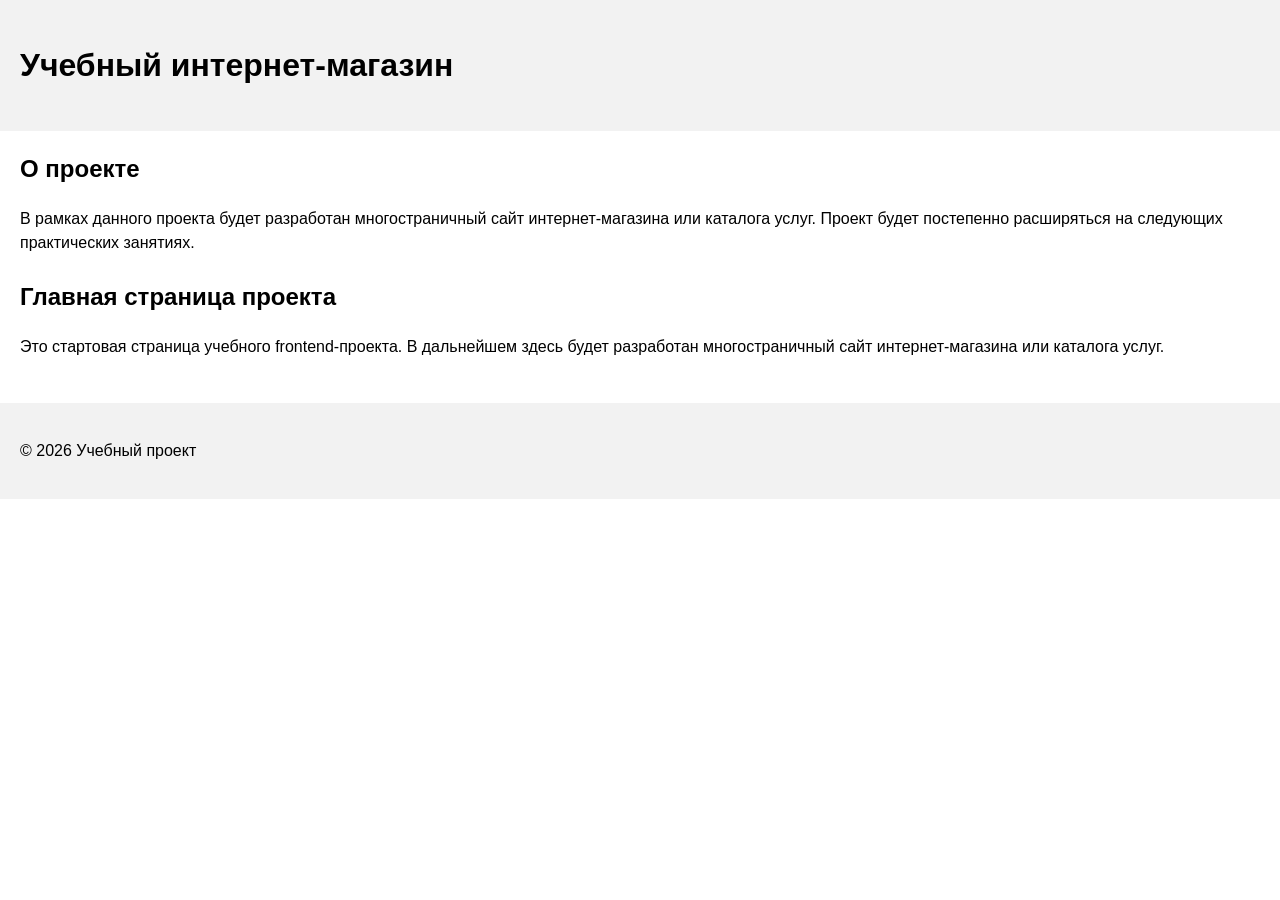
==== index.html @ dde32686 "Rework page" ====
<!DOCTYPE html>
<html lang="ru">
<head>
  <meta charset="UTF-8">
  <meta name="viewport" content="width=device-width, initial-scale=1.0">
  <title>Каталог товаров</title>
  <link rel="stylesheet" href="css/style.css">
</head>
<body>
  <header>
    <h1>Учебный интернет-магазин</h1>
  </header>

  <main>
    <section>
  <h2>О проекте</h2>
  <p>
    В рамках данного проекта будет разработан многостраничный сайт
    интернет-магазина или каталога услуг. Проект будет постепенно
    расширяться на следующих практических занятиях.
  </p>
</section>

    <section>
      <h2>Главная страница проекта</h2>
      <p>
        Это стартовая страница учебного frontend-проекта.
        В дальнейшем здесь будет разработан многостраничный сайт
        интернет-магазина или каталога услуг.
      </p>
    </section>
  </main>

  <footer>
    <p>&copy; 2026 Учебный проект</p>
  </footer>
</body>
</html>
---- css/style.css ----
body {
  margin: 0;
  font-family: Arial, sans-serif;
  line-height: 1.5;
}

header,
main,
footer {
  padding: 20px;
}

header {
  background-color: #f2f2f2;
}

footer {
  background-color: #f2f2f2;
}

section {
  margin-bottom: 24px;
}

section h2 {
  margin-top: 0;
}
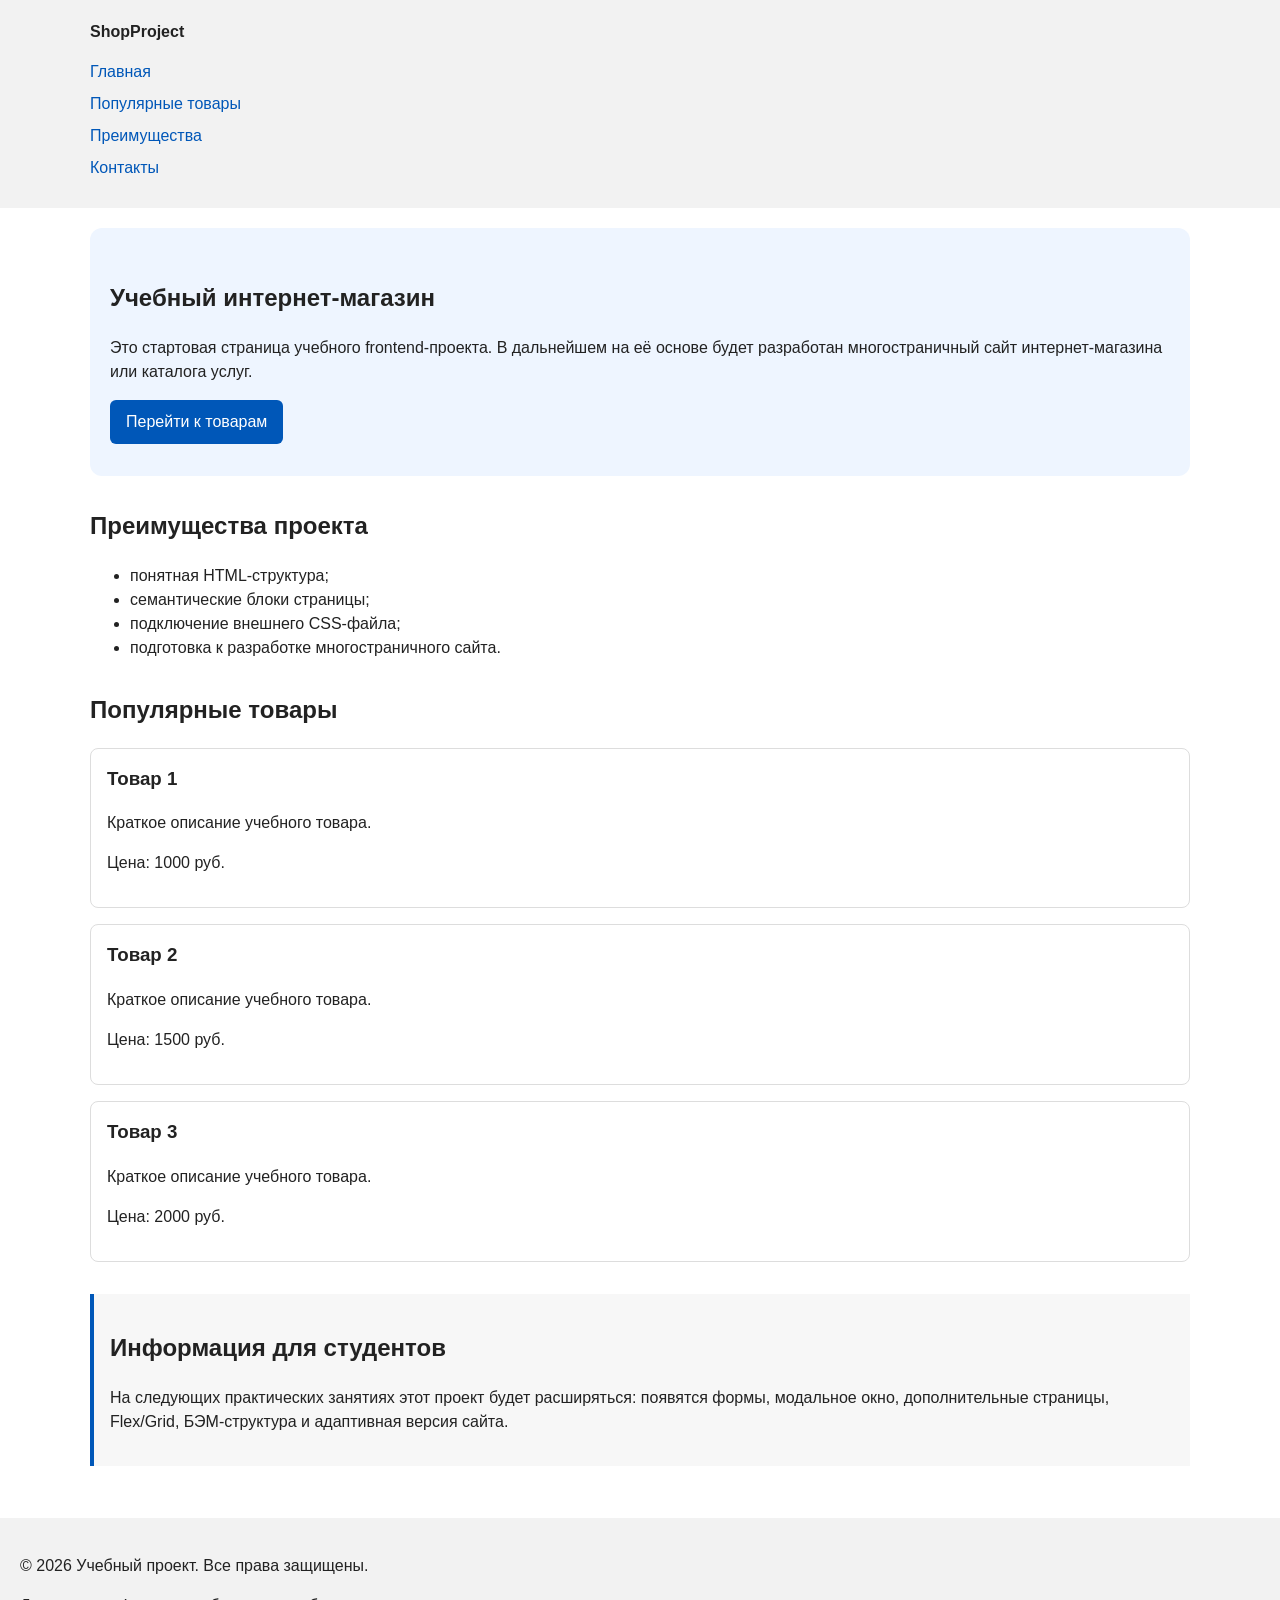
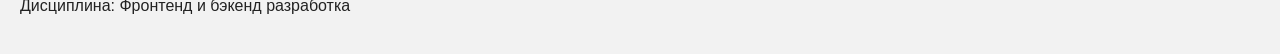
==== commit d51db0c6: "feat: add semantic HTML structure and base CSS styles" ====
--- a/index.html
+++ b/index.html
@@ -3,36 +3,86 @@
 <head>
   <meta charset="UTF-8">
   <meta name="viewport" content="width=device-width, initial-scale=1.0">
-  <title>Каталог товаров</title>
+  <title>Учебный интернет-магазин</title>
   <link rel="stylesheet" href="css/style.css">
 </head>
 <body>
-  <header>
-    <h1>Учебный интернет-магазин</h1>
-  </header>
+<header>
+  <div class="site-header">
+    <a class="site-logo" href="index.html">ShopProject</a>
 
-  <main>
-    <section>
-  <h2>О проекте</h2>
+    <nav class="site-nav" aria-label="Основная навигация">
+      <ul class="site-nav__list">
+        <li><a href="index.html">Главная</a></li>
+        <li><a href="#popular">Популярные товары</a></li>
+        <li><a href="#advantages">Преимущества</a></li>
+        <li><a href="#contacts">Контакты</a></li>
+      </ul>
+    </nav>
+  </div>
+</header>
+
+<main>
+  <!-- Основное содержимое страницы -->
+   <section class="hero">
+  <h1>Учебный интернет-магазин</h1>
   <p>
-    В рамках данного проекта будет разработан многостраничный сайт
-    интернет-магазина или каталога услуг. Проект будет постепенно
-    расширяться на следующих практических занятиях.
+    Это стартовая страница учебного frontend-проекта.
+    В дальнейшем на её основе будет разработан многостраничный сайт
+    интернет-магазина или каталога услуг.
   </p>
+  <a class="button" href="#popular">Перейти к товарам</a>
 </section>
 
-    <section>
-      <h2>Главная страница проекта</h2>
-      <p>
-        Это стартовая страница учебного frontend-проекта.
-        В дальнейшем здесь будет разработан многостраничный сайт
-        интернет-магазина или каталога услуг.
-      </p>
-    </section>
-  </main>
+<section class="section" id="advantages">
+  <h2>Преимущества проекта</h2>
 
-  <footer>
-    <p>&copy; 2026 Учебный проект</p>
-  </footer>
+  <ul class="advantages-list">
+    <li>понятная HTML-структура;</li>
+    <li>семантические блоки страницы;</li>
+    <li>подключение внешнего CSS-файла;</li>
+    <li>подготовка к разработке многостраничного сайта.</li>
+  </ul>
+</section>
+
+<section class="section" id="popular">
+  <h2>Популярные товары</h2>
+  
+
+  <article class="product-card">
+    <h3>Товар 1</h3>
+    <p>Краткое описание учебного товара.</p>
+    <p>Цена: 1000 руб.</p>
+  </article>
+
+  <article class="product-card">
+    <h3>Товар 2</h3>
+    <p>Краткое описание учебного товара.</p>
+    <p>Цена: 1500 руб.</p>
+  </article>
+
+  <article class="product-card">
+    <h3>Товар 3</h3>
+    <p>Краткое описание учебного товара.</p>
+    <p>Цена: 2000 руб.</p>
+  </article>
+</section>
+
+<aside class="aside-info">
+  <h2>Информация для студентов</h2>
+  <p>
+    На следующих практических занятиях этот проект будет расширяться:
+    появятся формы, модальное окно, дополнительные страницы, Flex/Grid,
+    БЭМ-структура и адаптивная версия сайта.
+  </p>
+</aside>
+
+</main>
+
+<footer id="contacts">
+  <p>&copy; 2026 Учебный проект. Все права защищены.</p>
+  <p>Дисциплина: Фронтенд и бэкенд разработка</p>
+</footer>
+
 </body>
 </html>
--- a/css/style.css
+++ b/css/style.css
@@ -24,4 +24,179 @@
 
 section h2 {
   margin-top: 0;
+}
+
+/* 
+  Универсальное правило для всех элементов.
+  border-box делает расчёт размеров более понятным:
+  width включает content, padding и border.
+*/
+* {
+  box-sizing: border-box;
+}
+
+/*
+  Убираем стандартный внешний отступ браузера у body.
+  Без этого вокруг страницы может появиться белая рамка.
+*/
+body {
+  margin: 0;
+  font-family: Arial, sans-serif;
+  line-height: 1.5;
+  color: #222222;
+  background-color: #ffffff;
+}
+
+
+
+/*
+  Задаём внутренние отступы для основных областей страницы.
+  Это делает содержимое визуально отделённым от краёв окна браузера.
+*/
+header,
+main,
+footer {
+  padding: 20px;
+}
+
+/*
+  Оформляем шапку страницы.
+  Пока используется простой светло-серый фон.
+*/
+header {
+  background-color: #f2f2f2;
+}
+
+/*
+  Оформляем подвал страницы тем же фоном,
+  чтобы визуально отделить его от основного содержимого.
+*/
+footer {
+  background-color: #f2f2f2;
+}
+
+/*
+  Ограничиваем ширину содержимого шапки,
+  чтобы оно не растягивалось слишком сильно на широких экранах.
+*/
+.site-header {
+  max-width: 1100px;
+  margin: 0 auto;
+}
+
+/*
+  Оформляем текстовый логотип.
+*/
+.site-logo {
+  font-weight: bold;
+  text-decoration: none;
+  color: #222222;
+}
+
+/*
+  Убираем стандартные отступы и маркеры списка навигации.
+*/
+.site-nav__list {
+  padding: 0;
+  margin: 16px 0 0;
+  list-style: none;
+}
+
+/*
+  Добавляем расстояние между пунктами меню.
+*/
+.site-nav__list li {
+  margin-bottom: 8px;
+}
+
+/*
+  Оформляем ссылки меню.
+*/
+.site-nav__list a {
+  color: #0057b8;
+  text-decoration: none;
+}
+
+/*
+  При наведении мыши подчёркиваем ссылку.
+  Подробно состояния интерфейса будут рассмотрены в практической работе 1.7.
+*/
+.site-nav__list a:hover {
+  text-decoration: underline;
+}
+
+/*
+  Hero-блок — первый крупный блок страницы.
+  Он визуально отделяется от остальных разделов фоном и отступами.
+*/
+.hero {
+  max-width: 1100px;
+  margin: 0 auto 32px;
+  padding: 32px 20px;
+  background-color: #eef5ff;
+  border-radius: 12px;
+}
+
+/*
+  Общий класс для разделов страницы.
+*/
+.section {
+  max-width: 1100px;
+  margin: 0 auto 32px;
+}
+
+/*
+  Убираем лишний верхний отступ у заголовков разделов.
+*/
+.section h2 {
+  margin-top: 0;
+}
+
+/*
+  Карточка товара — самостоятельный блок.
+  На следующих занятиях карточки будут доработаны и выстроены в сетку.
+*/
+.product-card {
+  margin-bottom: 16px;
+  padding: 16px;
+  border: 1px solid #dddddd;
+  border-radius: 8px;
+  background-color: #ffffff;
+}
+
+/*
+  Убираем лишний верхний отступ у заголовка карточки.
+*/
+.product-card h3 {
+  margin-top: 0;
+}
+
+/*
+  Пока это обычная ссылка, но визуально она оформляется как кнопка.
+*/
+.button {
+  display: inline-block;
+  padding: 10px 16px;
+  color: #ffffff;
+  background-color: #0057b8;
+  text-decoration: none;
+  border-radius: 6px;
+}
+
+/*
+  Простое состояние наведения для кнопки.
+*/
+.button:hover {
+  background-color: #003f86;
+}
+
+/*
+  Дополнительный информационный блок.
+*/
+.aside-info {
+  max-width: 1100px;
+  margin: 0 auto 32px;
+  padding: 16px;
+  border-left: 4px solid #0057b8;
+  background-color: #f7f7f7;
 }
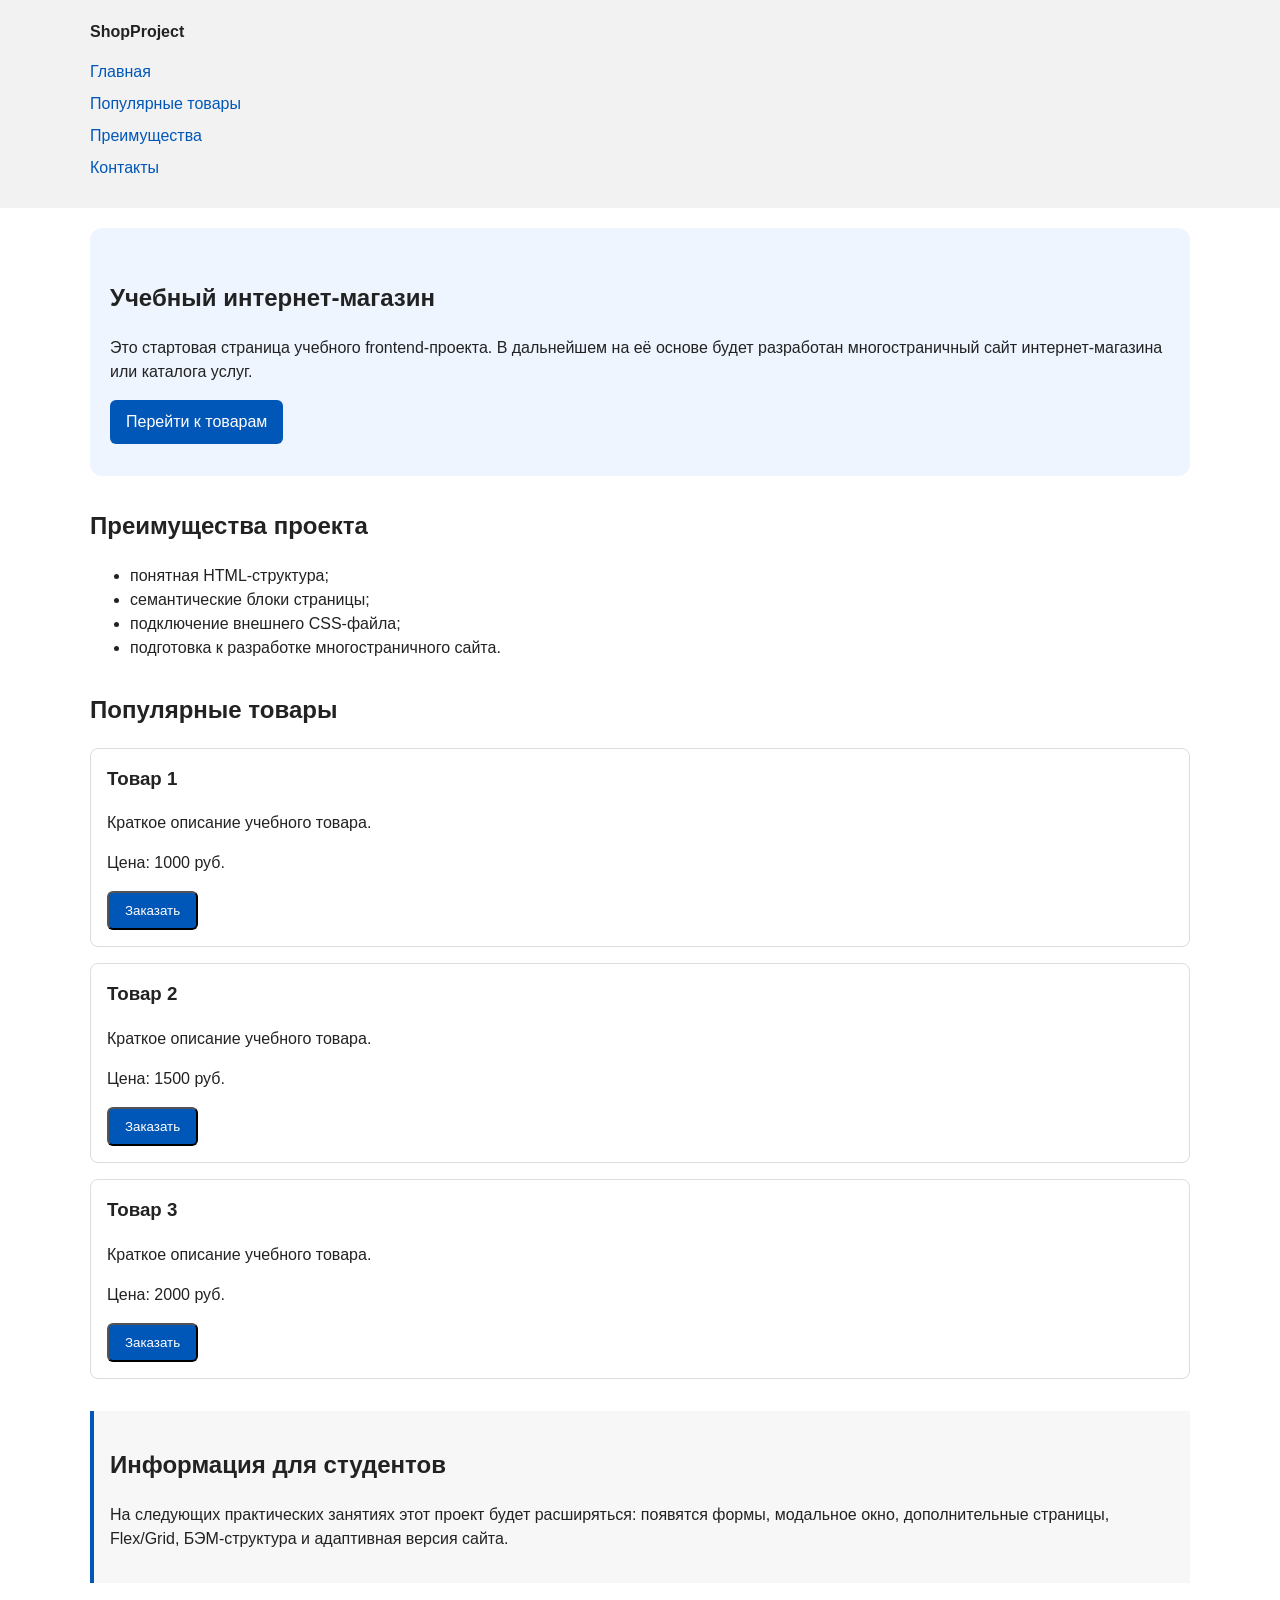
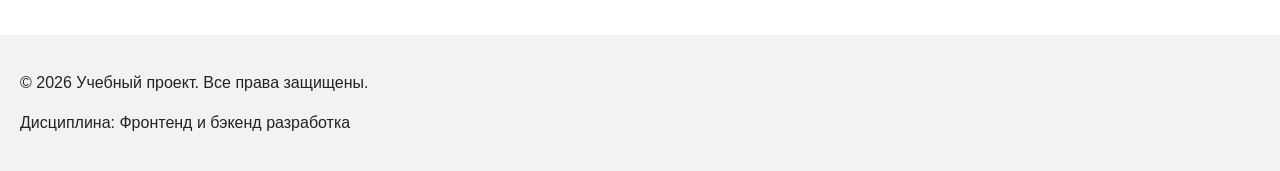
==== commit 56a52854: "feat: add order form modal and validation" ====
--- a/index.html
+++ b/index.html
@@ -5,6 +5,7 @@
   <meta name="viewport" content="width=device-width, initial-scale=1.0">
   <title>Учебный интернет-магазин</title>
   <link rel="stylesheet" href="css/style.css">
+  <script src="js/main.js" defer></script>
 </head>
 <body>
 <header>
@@ -53,18 +54,27 @@
     <h3>Товар 1</h3>
     <p>Краткое описание учебного товара.</p>
     <p>Цена: 1000 руб.</p>
+    <button class="button product-card__button" type="button" data-product="Товар 1">
+  Заказать
+</button>
   </article>
 
   <article class="product-card">
     <h3>Товар 2</h3>
     <p>Краткое описание учебного товара.</p>
     <p>Цена: 1500 руб.</p>
+    <button class="button product-card__button" type="button" data-product="Товар 1">
+  Заказать
+</button>
   </article>
 
   <article class="product-card">
     <h3>Товар 3</h3>
     <p>Краткое описание учебного товара.</p>
     <p>Цена: 2000 руб.</p>
+    <button class="button product-card__button" type="button" data-product="Товар 1">
+  Заказать
+</button>
   </article>
 </section>
 
@@ -84,5 +94,102 @@
   <p>Дисциплина: Фронтенд и бэкенд разработка</p>
 </footer>
 
+<dialog class="order-dialog" id="order-dialog" aria-labelledby="order-dialog-title">
+  <h2 id="order-dialog-title">Оформление заявки</h2>
+
+  <form class="order-form" id="order-form" action="#" method="post" novalidate>
+    <input id="selected-product" name="selected-product" type="hidden">
+
+    <div class="form-field">
+      <label for="order-name">Имя</label>
+      <input
+        id="order-name"
+        name="name"
+        type="text"
+        placeholder="Введите ваше имя"
+        minlength="2"
+        autocomplete="given-name"
+        required
+      >
+    </div>
+
+    <div class="form-field">
+      <label for="order-email">E-mail</label>
+      <input
+        id="order-email"
+        name="email"
+        type="email"
+        placeholder="example@mail.ru"
+        autocomplete="email"
+        required
+      >
+    </div>
+
+    <div class="form-field">
+      <label for="order-phone">Телефон</label>
+      <input
+        id="order-phone"
+        name="phone"
+        type="tel"
+        inputmode="tel"
+        placeholder="+7 (900) 000-00-00"
+        pattern="^\+7 \(\d{3}\) \d{3}-\d{2}-\d{2}$"
+        required
+      >
+      <small>Формат: +7 (900) 000-00-00</small>
+    </div>
+
+    <div class="form-field">
+      <label for="order-date">Дата связи</label>
+      <input
+        id="order-date"
+        name="date"
+        type="date"
+      >
+    </div>
+
+    <div class="form-field">
+      <label for="order-topic">Тема заявки</label>
+      <select id="order-topic" name="topic" required>
+        <option value="">Выберите тему</option>
+        <option value="product">Заказ товара</option>
+        <option value="consultation">Консультация</option>
+        <option value="delivery">Доставка</option>
+      </select>
+    </div>
+
+    <div class="form-field">
+      <label for="order-comment">Комментарий</label>
+      <textarea
+        id="order-comment"
+        name="comment"
+        rows="4"
+        placeholder="Укажите дополнительную информацию"
+      ></textarea>
+    </div>
+
+    <div class="form-field form-field--checkbox">
+      <label>
+        <input
+          id="order-agreement"
+          name="agreement"
+          type="checkbox"
+          required
+        >
+        Я согласен на обработку данных
+      </label>
+    </div>
+
+    <div class="form-actions">
+      <button type="button" id="close-order-dialog">Закрыть</button>
+      <button type="submit">Отправить заявку</button>
+    </div>
+  </form>
+</dialog>
+
+<p class="success-message" id="success-message" hidden>
+  Форма успешно отправлена!
+</p>
+
 </body>
 </html>
--- a/css/style.css
+++ b/css/style.css
@@ -199,4 +199,106 @@
   padding: 16px;
   border-left: 4px solid #0057b8;
   background-color: #f7f7f7;
+}
+
+/*
+  Модальное окно.
+  Элемент dialog сам умеет открываться поверх страницы.
+*/
+.order-dialog {
+  width: min(100% - 32px, 560px);
+  padding: 24px;
+  border: none;
+  border-radius: 12px;
+}
+
+/*
+  Затемнение фона за модальным окном.
+*/
+.order-dialog::backdrop {
+  background-color: rgba(0, 0, 0, 0.5);
+}
+
+/*
+  Поле формы.
+  Каждый блок получает нижний отступ.
+*/
+.form-field {
+  margin-bottom: 16px;
+}
+
+/*
+  Подпись поля.
+*/
+.form-field label {
+  display: block;
+  margin-bottom: 6px;
+}
+
+/*
+  Основные поля формы.
+*/
+.form-field input,
+.form-field select,
+.form-field textarea {
+  width: 100%;
+  padding: 10px 12px;
+  border: 1px solid #cccccc;
+  border-radius: 6px;
+  font: inherit;
+}
+
+/*
+  Checkbox не должен занимать всю ширину.
+*/
+.form-field input[type="checkbox"] {
+  width: auto;
+}
+
+/*
+  Подсказка под полем телефона.
+*/
+.form-field small {
+  display: block;
+  margin-top: 4px;
+  color: #666666;
+}
+
+/*
+  Видимый фокус для клавиатурной навигации.
+*/
+.form-field input:focus-visible,
+.form-field select:focus-visible,
+.form-field textarea:focus-visible,
+.form-actions button:focus-visible {
+  outline: 2px solid #0057b8;
+  outline-offset: 2px;
+}
+
+/*
+  Подсветка ошибочных полей.
+  Атрибут aria-invalid будет добавляться через JavaScript.
+*/
+[aria-invalid="true"] {
+  border-color: #b00020;
+}
+
+/*
+  Кнопки формы.
+*/
+.form-actions {
+  display: flex;
+  gap: 12px;
+  margin-top: 20px;
+}
+
+/*
+  Сообщение об успешной отправке.
+*/
+.success-message {
+  max-width: 1100px;
+  margin: 24px auto;
+  padding: 16px;
+  border-left: 4px solid #168a2f;
+  background-color: #eefaf0;
 }
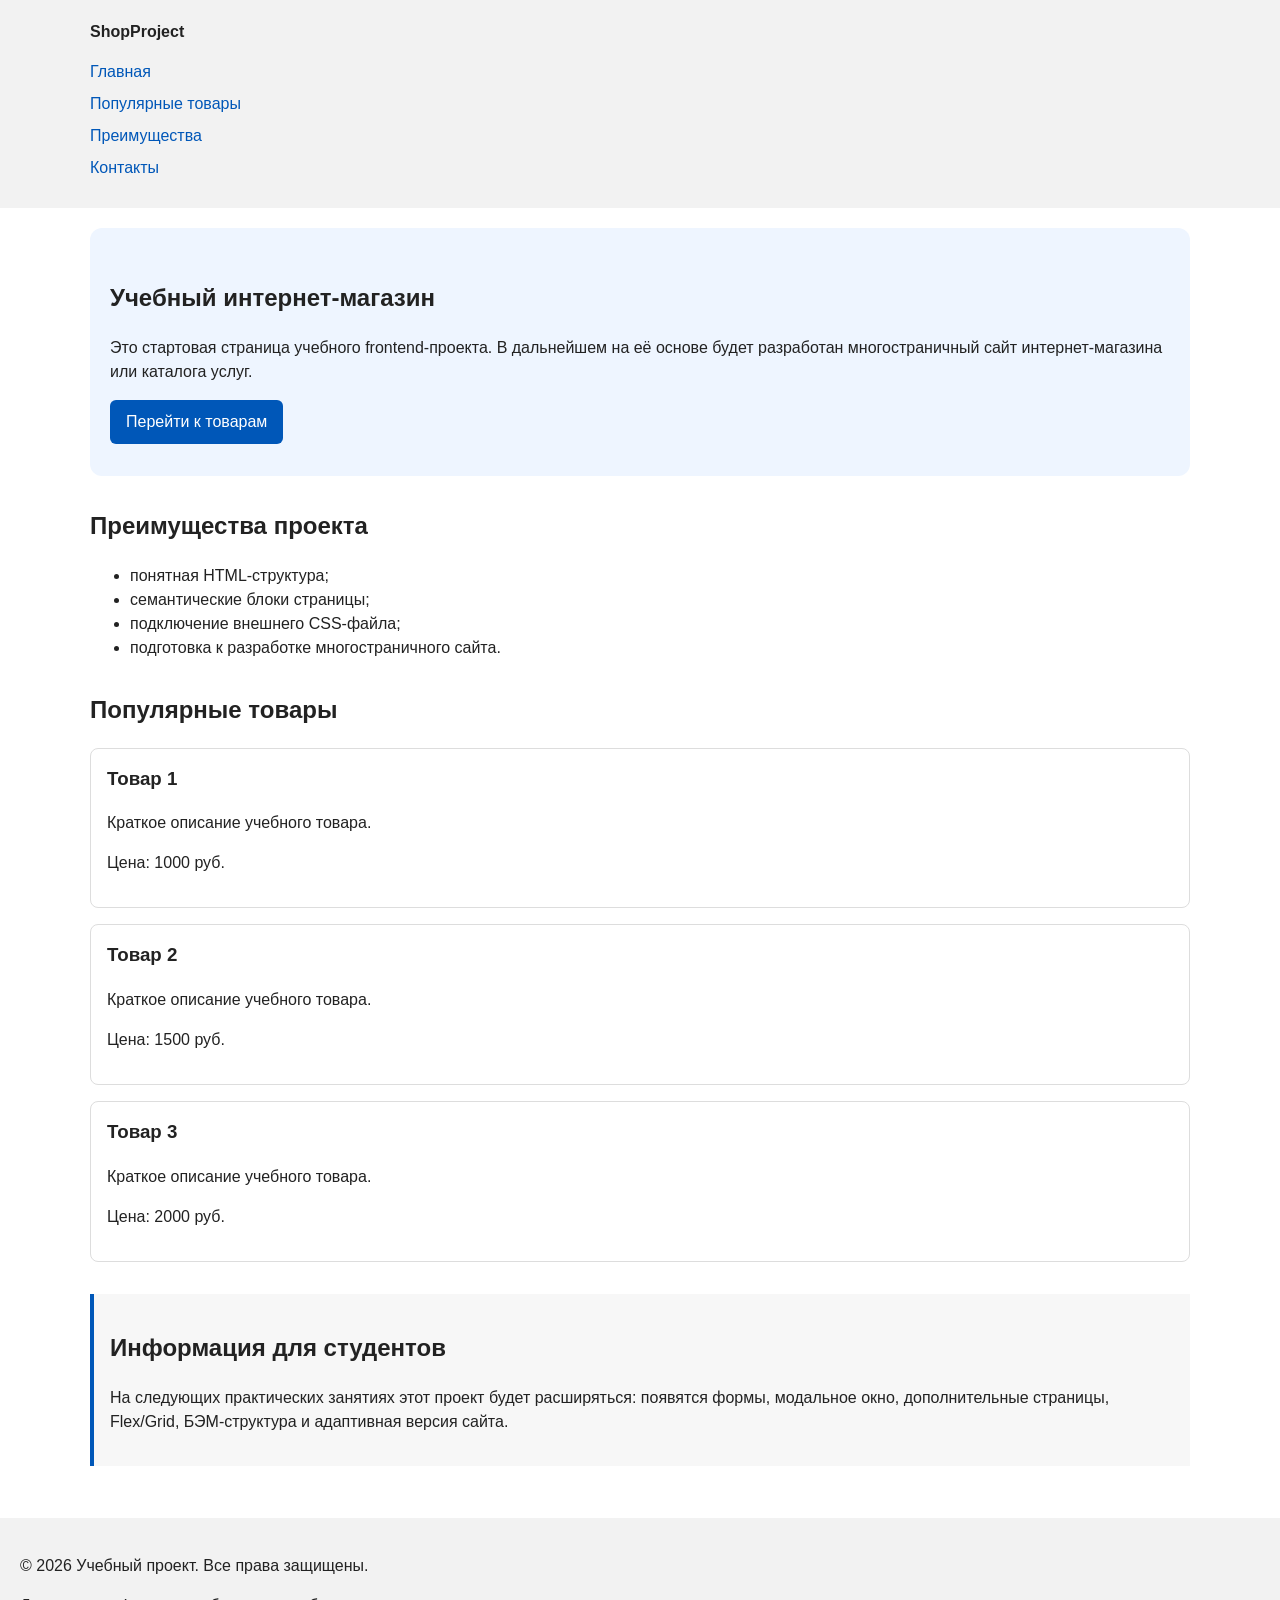
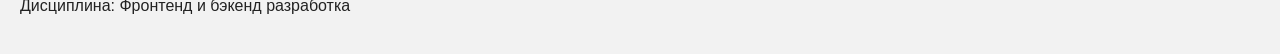
==== commit 3dc3c959: "Revert "feat: add order form modal and validation"" ====
--- a/index.html
+++ b/index.html
@@ -5,7 +5,6 @@
   <meta name="viewport" content="width=device-width, initial-scale=1.0">
   <title>Учебный интернет-магазин</title>
   <link rel="stylesheet" href="css/style.css">
-  <script src="js/main.js" defer></script>
 </head>
 <body>
 <header>
@@ -54,27 +53,18 @@
     <h3>Товар 1</h3>
     <p>Краткое описание учебного товара.</p>
     <p>Цена: 1000 руб.</p>
-    <button class="button product-card__button" type="button" data-product="Товар 1">
-  Заказать
-</button>
   </article>
 
   <article class="product-card">
     <h3>Товар 2</h3>
     <p>Краткое описание учебного товара.</p>
     <p>Цена: 1500 руб.</p>
-    <button class="button product-card__button" type="button" data-product="Товар 1">
-  Заказать
-</button>
   </article>
 
   <article class="product-card">
     <h3>Товар 3</h3>
     <p>Краткое описание учебного товара.</p>
     <p>Цена: 2000 руб.</p>
-    <button class="button product-card__button" type="button" data-product="Товар 1">
-  Заказать
-</button>
   </article>
 </section>
 
@@ -94,102 +84,5 @@
   <p>Дисциплина: Фронтенд и бэкенд разработка</p>
 </footer>
 
-<dialog class="order-dialog" id="order-dialog" aria-labelledby="order-dialog-title">
-  <h2 id="order-dialog-title">Оформление заявки</h2>
-
-  <form class="order-form" id="order-form" action="#" method="post" novalidate>
-    <input id="selected-product" name="selected-product" type="hidden">
-
-    <div class="form-field">
-      <label for="order-name">Имя</label>
-      <input
-        id="order-name"
-        name="name"
-        type="text"
-        placeholder="Введите ваше имя"
-        minlength="2"
-        autocomplete="given-name"
-        required
-      >
-    </div>
-
-    <div class="form-field">
-      <label for="order-email">E-mail</label>
-      <input
-        id="order-email"
-        name="email"
-        type="email"
-        placeholder="example@mail.ru"
-        autocomplete="email"
-        required
-      >
-    </div>
-
-    <div class="form-field">
-      <label for="order-phone">Телефон</label>
-      <input
-        id="order-phone"
-        name="phone"
-        type="tel"
-        inputmode="tel"
-        placeholder="+7 (900) 000-00-00"
-        pattern="^\+7 \(\d{3}\) \d{3}-\d{2}-\d{2}$"
-        required
-      >
-      <small>Формат: +7 (900) 000-00-00</small>
-    </div>
-
-    <div class="form-field">
-      <label for="order-date">Дата связи</label>
-      <input
-        id="order-date"
-        name="date"
-        type="date"
-      >
-    </div>
-
-    <div class="form-field">
-      <label for="order-topic">Тема заявки</label>
-      <select id="order-topic" name="topic" required>
-        <option value="">Выберите тему</option>
-        <option value="product">Заказ товара</option>
-        <option value="consultation">Консультация</option>
-        <option value="delivery">Доставка</option>
-      </select>
-    </div>
-
-    <div class="form-field">
-      <label for="order-comment">Комментарий</label>
-      <textarea
-        id="order-comment"
-        name="comment"
-        rows="4"
-        placeholder="Укажите дополнительную информацию"
-      ></textarea>
-    </div>
-
-    <div class="form-field form-field--checkbox">
-      <label>
-        <input
-          id="order-agreement"
-          name="agreement"
-          type="checkbox"
-          required
-        >
-        Я согласен на обработку данных
-      </label>
-    </div>
-
-    <div class="form-actions">
-      <button type="button" id="close-order-dialog">Закрыть</button>
-      <button type="submit">Отправить заявку</button>
-    </div>
-  </form>
-</dialog>
-
-<p class="success-message" id="success-message" hidden>
-  Форма успешно отправлена!
-</p>
-
 </body>
 </html>
--- a/css/style.css
+++ b/css/style.css
@@ -199,106 +199,4 @@
   padding: 16px;
   border-left: 4px solid #0057b8;
   background-color: #f7f7f7;
-}
-
-/*
-  Модальное окно.
-  Элемент dialog сам умеет открываться поверх страницы.
-*/
-.order-dialog {
-  width: min(100% - 32px, 560px);
-  padding: 24px;
-  border: none;
-  border-radius: 12px;
-}
-
-/*
-  Затемнение фона за модальным окном.
-*/
-.order-dialog::backdrop {
-  background-color: rgba(0, 0, 0, 0.5);
-}
-
-/*
-  Поле формы.
-  Каждый блок получает нижний отступ.
-*/
-.form-field {
-  margin-bottom: 16px;
-}
-
-/*
-  Подпись поля.
-*/
-.form-field label {
-  display: block;
-  margin-bottom: 6px;
-}
-
-/*
-  Основные поля формы.
-*/
-.form-field input,
-.form-field select,
-.form-field textarea {
-  width: 100%;
-  padding: 10px 12px;
-  border: 1px solid #cccccc;
-  border-radius: 6px;
-  font: inherit;
-}
-
-/*
-  Checkbox не должен занимать всю ширину.
-*/
-.form-field input[type="checkbox"] {
-  width: auto;
-}
-
-/*
-  Подсказка под полем телефона.
-*/
-.form-field small {
-  display: block;
-  margin-top: 4px;
-  color: #666666;
-}
-
-/*
-  Видимый фокус для клавиатурной навигации.
-*/
-.form-field input:focus-visible,
-.form-field select:focus-visible,
-.form-field textarea:focus-visible,
-.form-actions button:focus-visible {
-  outline: 2px solid #0057b8;
-  outline-offset: 2px;
-}
-
-/*
-  Подсветка ошибочных полей.
-  Атрибут aria-invalid будет добавляться через JavaScript.
-*/
-[aria-invalid="true"] {
-  border-color: #b00020;
-}
-
-/*
-  Кнопки формы.
-*/
-.form-actions {
-  display: flex;
-  gap: 12px;
-  margin-top: 20px;
-}
-
-/*
-  Сообщение об успешной отправке.
-*/
-.success-message {
-  max-width: 1100px;
-  margin: 24px auto;
-  padding: 16px;
-  border-left: 4px solid #168a2f;
-  background-color: #eefaf0;
 }
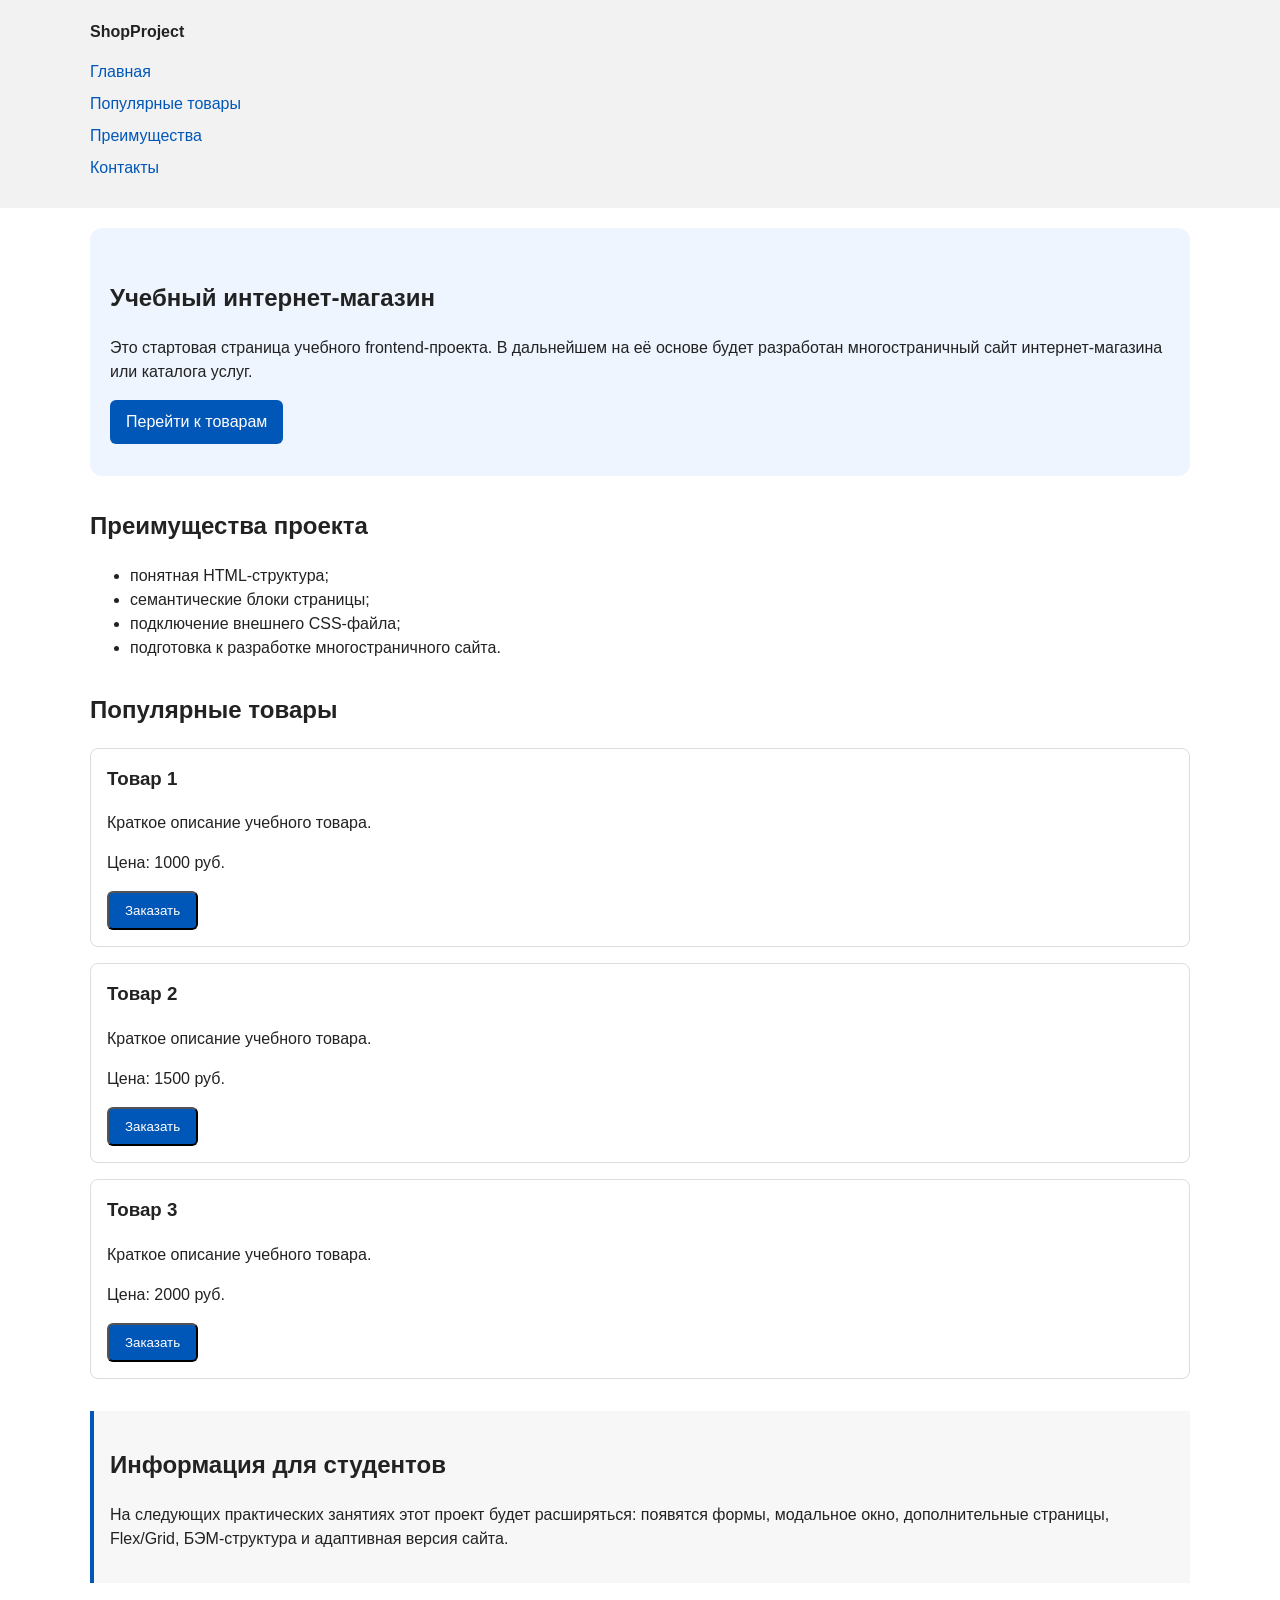
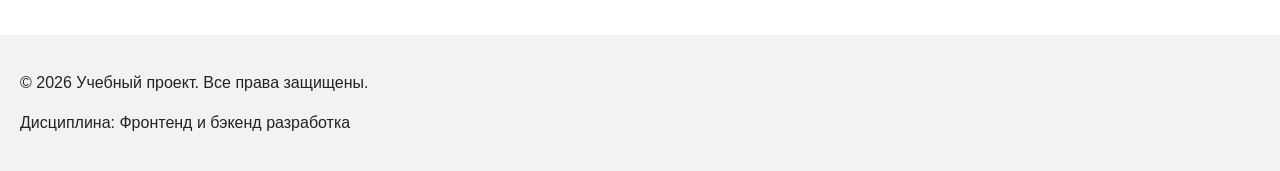
==== commit 3ca78c09: "restore: bring back order buttons and dialog trigger" ====
--- a/index.html
+++ b/index.html
@@ -5,6 +5,7 @@
   <meta name="viewport" content="width=device-width, initial-scale=1.0">
   <title>Учебный интернет-магазин</title>
   <link rel="stylesheet" href="css/style.css">
+  <script src="js/main.js" defer></script>
 </head>
 <body>
 <header>
@@ -53,18 +54,27 @@
     <h3>Товар 1</h3>
     <p>Краткое описание учебного товара.</p>
     <p>Цена: 1000 руб.</p>
+    <button class="button product-card__button" type="button" data-product="Товар 1">
+  Заказать
+</button>
   </article>
 
   <article class="product-card">
     <h3>Товар 2</h3>
     <p>Краткое описание учебного товара.</p>
     <p>Цена: 1500 руб.</p>
+    <button class="button product-card__button" type="button" data-product="Товар 2">
+  Заказать
+</button>
   </article>
 
   <article class="product-card">
     <h3>Товар 3</h3>
     <p>Краткое описание учебного товара.</p>
     <p>Цена: 2000 руб.</p>
+    <button class="button product-card__button" type="button" data-product="Товар 3">
+  Заказать
+</button>
   </article>
 </section>
 
@@ -84,5 +94,102 @@
   <p>Дисциплина: Фронтенд и бэкенд разработка</p>
 </footer>
 
+<dialog class="order-dialog" id="order-dialog" aria-labelledby="order-dialog-title">
+  <h2 id="order-dialog-title">Оформление заявки</h2>
+
+  <form class="order-form" id="order-form" action="#" method="post" novalidate>
+    <input id="selected-product" name="selected-product" type="hidden">
+
+    <div class="form-field">
+      <label for="order-name">Имя</label>
+      <input
+        id="order-name"
+        name="name"
+        type="text"
+        placeholder="Введите ваше имя"
+        minlength="2"
+        autocomplete="given-name"
+        required
+      >
+    </div>
+
+    <div class="form-field">
+      <label for="order-email">E-mail</label>
+      <input
+        id="order-email"
+        name="email"
+        type="email"
+        placeholder="example@mail.ru"
+        autocomplete="email"
+        required
+      >
+    </div>
+
+    <div class="form-field">
+      <label for="order-phone">Телефон</label>
+      <input
+        id="order-phone"
+        name="phone"
+        type="tel"
+        inputmode="tel"
+        placeholder="+7 (900) 000-00-00"
+        pattern="^\+7 \(\d{3}\) \d{3}-\d{2}-\d{2}$"
+        required
+      >
+      <small>Формат: +7 (900) 000-00-00</small>
+    </div>
+
+    <div class="form-field">
+      <label for="order-date">Дата связи</label>
+      <input
+        id="order-date"
+        name="date"
+        type="date"
+      >
+    </div>
+
+    <div class="form-field">
+      <label for="order-topic">Тема заявки</label>
+      <select id="order-topic" name="topic" required>
+        <option value="">Выберите тему</option>
+        <option value="product">Заказ товара</option>
+        <option value="consultation">Консультация</option>
+        <option value="delivery">Доставка</option>
+      </select>
+    </div>
+
+    <div class="form-field">
+      <label for="order-comment">Комментарий</label>
+      <textarea
+        id="order-comment"
+        name="comment"
+        rows="4"
+        placeholder="Укажите дополнительную информацию"
+      ></textarea>
+    </div>
+
+    <div class="form-field form-field--checkbox">
+      <label>
+        <input
+          id="order-agreement"
+          name="agreement"
+          type="checkbox"
+          required
+        >
+        Я согласен на обработку данных
+      </label>
+    </div>
+
+    <div class="form-actions">
+      <button type="button" id="close-order-dialog">Закрыть</button>
+      <button type="submit">Отправить заявку</button>
+    </div>
+  </form>
+</dialog>
+
+<p class="success-message" id="success-message" hidden>
+  Форма успешно отправлена!
+</p>
+
 </body>
 </html>
--- a/css/style.css
+++ b/css/style.css
@@ -199,4 +199,106 @@
   padding: 16px;
   border-left: 4px solid #0057b8;
   background-color: #f7f7f7;
+}
+
+/*
+  Модальное окно.
+  Элемент dialog сам умеет открываться поверх страницы.
+*/
+.order-dialog {
+  width: min(100% - 32px, 560px);
+  padding: 24px;
+  border: none;
+  border-radius: 12px;
+}
+
+/*
+  Затемнение фона за модальным окном.
+*/
+.order-dialog::backdrop {
+  background-color: rgba(0, 0, 0, 0.5);
+}
+
+/*
+  Поле формы.
+  Каждый блок получает нижний отступ.
+*/
+.form-field {
+  margin-bottom: 16px;
+}
+
+/*
+  Подпись поля.
+*/
+.form-field label {
+  display: block;
+  margin-bottom: 6px;
+}
+
+/*
+  Основные поля формы.
+*/
+.form-field input,
+.form-field select,
+.form-field textarea {
+  width: 100%;
+  padding: 10px 12px;
+  border: 1px solid #cccccc;
+  border-radius: 6px;
+  font: inherit;
+}
+
+/*
+  Checkbox не должен занимать всю ширину.
+*/
+.form-field input[type="checkbox"] {
+  width: auto;
+}
+
+/*
+  Подсказка под полем телефона.
+*/
+.form-field small {
+  display: block;
+  margin-top: 4px;
+  color: #666666;
+}
+
+/*
+  Видимый фокус для клавиатурной навигации.
+*/
+.form-field input:focus-visible,
+.form-field select:focus-visible,
+.form-field textarea:focus-visible,
+.form-actions button:focus-visible {
+  outline: 2px solid #0057b8;
+  outline-offset: 2px;
+}
+
+/*
+  Подсветка ошибочных полей.
+  Атрибут aria-invalid будет добавляться через JavaScript.
+*/
+[aria-invalid="true"] {
+  border-color: #b00020;
+}
+
+/*
+  Кнопки формы.
+*/
+.form-actions {
+  display: flex;
+  gap: 12px;
+  margin-top: 20px;
+}
+
+/*
+  Сообщение об успешной отправке.
+*/
+.success-message {
+  max-width: 1100px;
+  margin: 24px auto;
+  padding: 16px;
+  border-left: 4px solid #168a2f;
+  background-color: #eefaf0;
 }
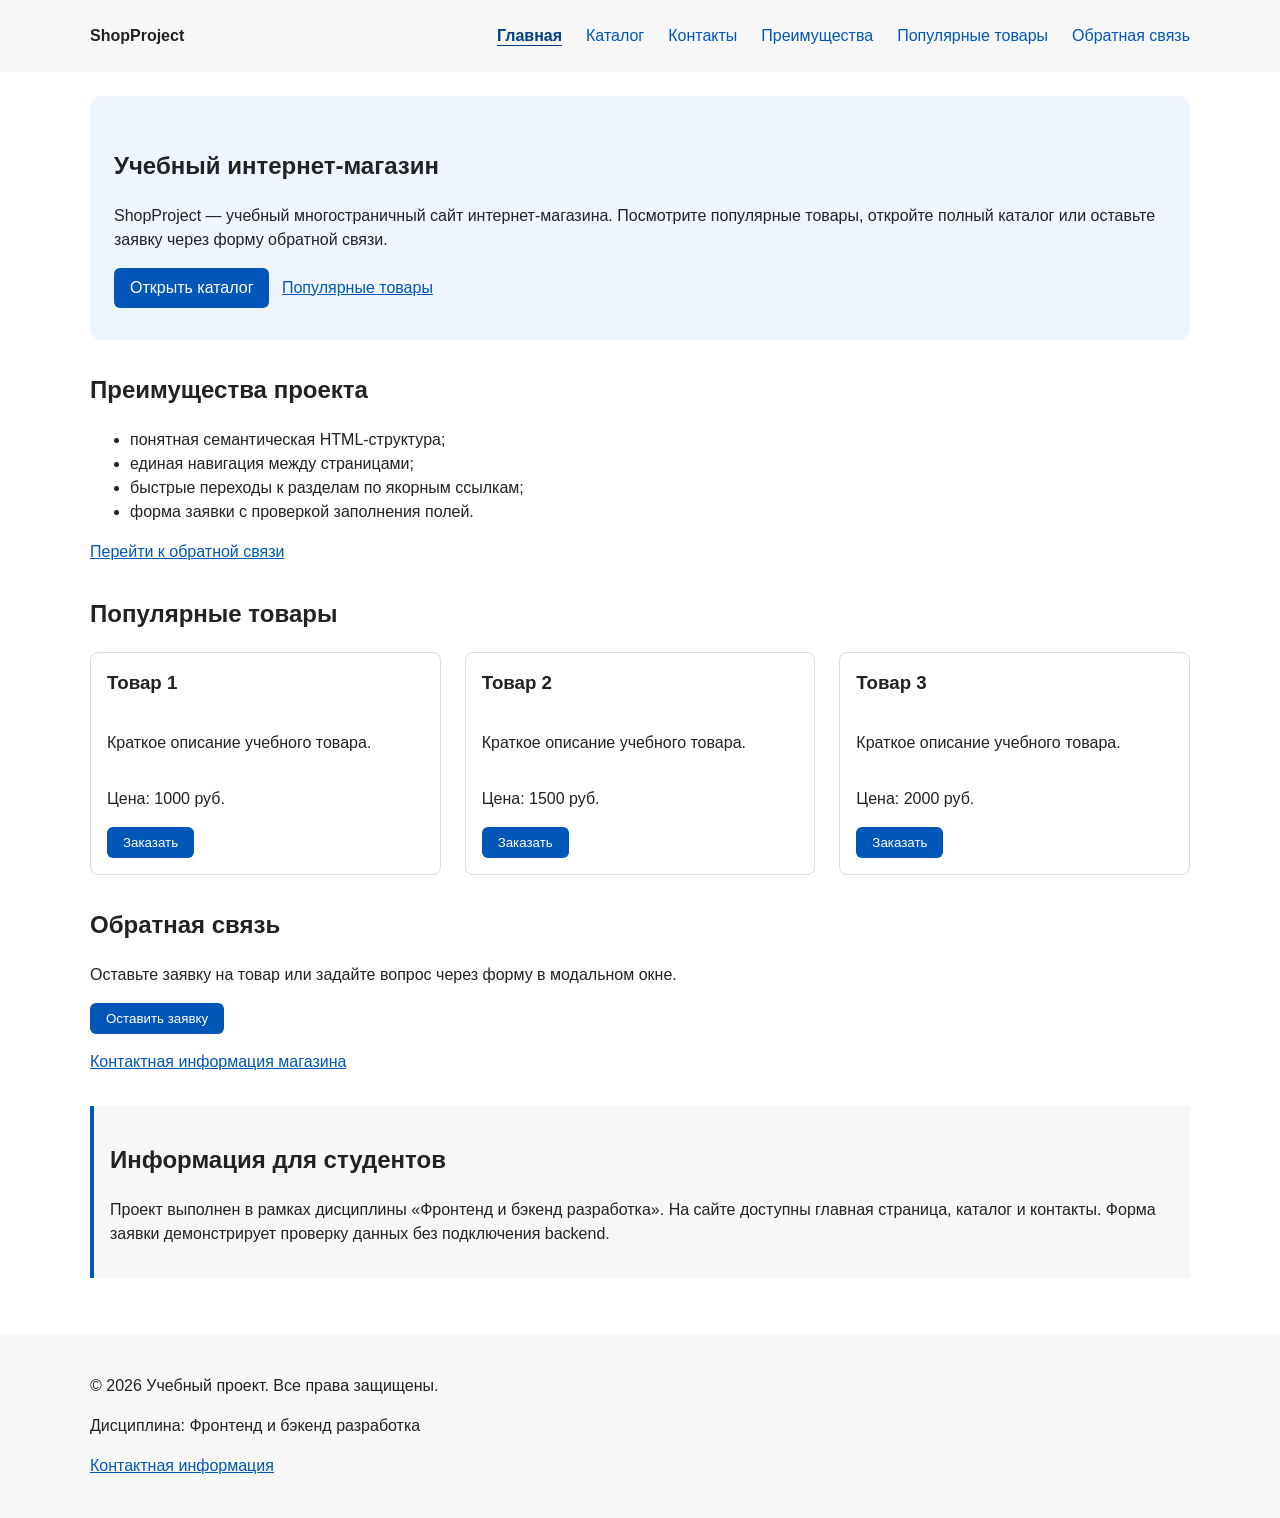
==== commit 09edde9f: "feat: add multi-page structure navigation and anchors" ====
--- a/index.html
+++ b/index.html
@@ -3,99 +3,120 @@
 <head>
   <meta charset="UTF-8">
   <meta name="viewport" content="width=device-width, initial-scale=1.0">
-  <title>Учебный интернет-магазин</title>
+  <meta name="description" content="Учебный интернет-магазин ShopProject: популярные товары, преимущества проекта и форма обратной связи.">
+  <title>Главная — Учебный интернет-магазин</title>
+  <meta property="og:type" content="website">
+  <meta property="og:locale" content="ru_RU">
+  <meta property="og:site_name" content="ShopProject">
+  <meta property="og:title" content="Главная — Учебный интернет-магазин">
+  <meta property="og:description" content="Учебный интернет-магазин ShopProject: популярные товары, преимущества проекта и форма обратной связи.">
+  <meta property="og:url" content="https://destroffik-code.github.io/kr1-html-css-shop/">
+  <meta property="og:image" content="https://destroffik-code.github.io/kr1-html-css-shop/images/preview.jpg">
+  <meta property="og:image:width" content="1200">
+  <meta property="og:image:height" content="630">
+  <meta property="og:image:alt" content="ShopProject — учебный интернет-магазин">
   <link rel="stylesheet" href="css/style.css">
   <script src="js/main.js" defer></script>
 </head>
 <body>
-<header>
-  <div class="site-header">
-    <a class="site-logo" href="index.html">ShopProject</a>
-
-    <nav class="site-nav" aria-label="Основная навигация">
-      <ul class="site-nav__list">
-        <li><a href="index.html">Главная</a></li>
-        <li><a href="#popular">Популярные товары</a></li>
-        <li><a href="#advantages">Преимущества</a></li>
-        <li><a href="#contacts">Контакты</a></li>
+  <header>
+    <div class="site-header">
+      <a class="site-logo" href="index.html">ShopProject</a>
+      <nav class="site-nav" aria-label="Основная навигация">
+        <ul class="site-nav__list">
+          <li><a href="index.html" aria-current="page">Главная</a></li>
+          <li><a href="catalog.html">Каталог</a></li>
+          <li><a href="contacts.html">Контакты</a></li>
+          <li><a href="index.html#advantages">Преимущества</a></li>
+          <li><a href="index.html#popular">Популярные товары</a></li>
+          <li><a href="index.html#contacts">Обратная связь</a></li>
+        </ul>
+      </nav>
+    </div>
+  </header>
+  <main>
+    <section class="hero">
+      <h1>Учебный интернет-магазин</h1>
+      <p>
+        ShopProject — учебный многостраничный сайт интернет-магазина.
+        Посмотрите популярные товары, откройте полный каталог
+        или оставьте заявку через форму обратной связи.
+      </p>
+      <a class="button" href="catalog.html">Открыть каталог</a>
+      <a class="hero-link" href="#popular">Популярные товары</a>
+    </section>
+
+    <section class="section" id="advantages">
+      <h2>Преимущества проекта</h2>
+      <ul class="advantages-list">
+        <li>понятная семантическая HTML-структура;</li>
+        <li>единая навигация между страницами;</li>
+        <li>быстрые переходы к разделам по якорным ссылкам;</li>
+        <li>форма заявки с проверкой заполнения полей.</li>
       </ul>
-    </nav>
-  </div>
-</header>
-
-<main>
-  <!-- Основное содержимое страницы -->
-   <section class="hero">
-  <h1>Учебный интернет-магазин</h1>
-  <p>
-    Это стартовая страница учебного frontend-проекта.
-    В дальнейшем на её основе будет разработан многостраничный сайт
-    интернет-магазина или каталога услуг.
-  </p>
-  <a class="button" href="#popular">Перейти к товарам</a>
-</section>
-
-<section class="section" id="advantages">
-  <h2>Преимущества проекта</h2>
-
-  <ul class="advantages-list">
-    <li>понятная HTML-структура;</li>
-    <li>семантические блоки страницы;</li>
-    <li>подключение внешнего CSS-файла;</li>
-    <li>подготовка к разработке многостраничного сайта.</li>
-  </ul>
-</section>
-
-<section class="section" id="popular">
-  <h2>Популярные товары</h2>
-  
-
-  <article class="product-card">
-    <h3>Товар 1</h3>
-    <p>Краткое описание учебного товара.</p>
-    <p>Цена: 1000 руб.</p>
-    <button class="button product-card__button" type="button" data-product="Товар 1">
-  Заказать
-</button>
-  </article>
-
-  <article class="product-card">
-    <h3>Товар 2</h3>
-    <p>Краткое описание учебного товара.</p>
-    <p>Цена: 1500 руб.</p>
-    <button class="button product-card__button" type="button" data-product="Товар 2">
-  Заказать
-</button>
-  </article>
-
-  <article class="product-card">
-    <h3>Товар 3</h3>
-    <p>Краткое описание учебного товара.</p>
-    <p>Цена: 2000 руб.</p>
-    <button class="button product-card__button" type="button" data-product="Товар 3">
-  Заказать
-</button>
-  </article>
-</section>
-
-<aside class="aside-info">
-  <h2>Информация для студентов</h2>
-  <p>
-    На следующих практических занятиях этот проект будет расширяться:
-    появятся формы, модальное окно, дополнительные страницы, Flex/Grid,
-    БЭМ-структура и адаптивная версия сайта.
-  </p>
-</aside>
-
-</main>
-
-<footer id="contacts">
-  <p>&copy; 2026 Учебный проект. Все права защищены.</p>
-  <p>Дисциплина: Фронтенд и бэкенд разработка</p>
-</footer>
-
+      <a href="#contacts">Перейти к обратной связи</a>
+    </section>
+
+    <section class="section" id="popular">
+      <h2>Популярные товары</h2>
+      <div class="products-grid">
+        <article class="product-card">
+          <h3>Товар 1</h3>
+          <p>Краткое описание учебного товара.</p>
+          <p>Цена: 1000 руб.</p>
+          <button class="button product-card__button" type="button" data-product="Товар 1">
+            Заказать
+          </button>
+        </article>
+
+        <article class="product-card">
+          <h3>Товар 2</h3>
+          <p>Краткое описание учебного товара.</p>
+          <p>Цена: 1500 руб.</p>
+          <button class="button product-card__button" type="button" data-product="Товар 2">
+            Заказать
+          </button>
+        </article>
+
+        <article class="product-card">
+          <h3>Товар 3</h3>
+          <p>Краткое описание учебного товара.</p>
+          <p>Цена: 2000 руб.</p>
+          <button class="button product-card__button" type="button" data-product="Товар 3">
+            Заказать
+          </button>
+        </article>
+      </div>
+    </section>
+
+    <section class="section" id="contacts">
+      <h2>Обратная связь</h2>
+      <p>Оставьте заявку на товар или задайте вопрос через форму в модальном окне.</p>
+      <button class="button" type="button" data-open-order>Оставить заявку</button>
+      <p><a href="contacts.html">Контактная информация магазина</a></p>
+      <p class="success-message" id="success-message" role="status" hidden>
+        Заявка проверена. В учебной версии данные не отправляются на сервер.
+      </p>
+    </section>
+
+    <aside class="aside-info">
+      <h2>Информация для студентов</h2>
+      <p>
+        Проект выполнен в рамках дисциплины «Фронтенд и бэкенд разработка».
+        На сайте доступны главная страница, каталог и контакты.
+        Форма заявки демонстрирует проверку данных без подключения backend.
+      </p>
+    </aside>
+  </main>
+  <footer>
+    <div class="site-footer">
+      <p>&copy; 2026 Учебный проект. Все права защищены.</p>
+      <p>Дисциплина: Фронтенд и бэкенд разработка</p>
+      <p><a href="contacts.html">Контактная информация</a></p>
+    </div>
+  </footer>
 <dialog class="order-dialog" id="order-dialog" aria-labelledby="order-dialog-title">
-  <h2 id="order-dialog-title">Оформление заявки</h2>
+  <h2 id="order-dialog-title" tabindex="-1" autofocus>Оформление заявки</h2>
 
   <form class="order-form" id="order-form" action="#" method="post" novalidate>
     <input id="selected-product" name="selected-product" type="hidden">
@@ -186,10 +207,5 @@
     </div>
   </form>
 </dialog>
-
-<p class="success-message" id="success-message" hidden>
-  Форма успешно отправлена!
-</p>
-
 </body>
-</html>+</html>
--- a/css/style.css
+++ b/css/style.css
@@ -1,70 +1,39 @@
+/* ===============================
+   2. Базовые стили
+   =============================== */
+
+* {
+  box-sizing: border-box;
+}
+
 body {
   margin: 0;
   font-family: Arial, sans-serif;
   line-height: 1.5;
-}
-
+  color: var(--color-text);
+  background-color: var(--color-bg);
+}
+
+/*
+  Задаём внутренние отступы для основных областей страницы.
+  Это делает содержимое визуально отделённым от краёв окна браузера.
+*/
 header,
 main,
 footer {
-  padding: 20px;
-}
-
-header {
-  background-color: #f2f2f2;
-}
-
-footer {
-  background-color: #f2f2f2;
-}
-
-section {
-  margin-bottom: 24px;
-}
-
-section h2 {
-  margin-top: 0;
-}
-
-/* 
-  Универсальное правило для всех элементов.
-  border-box делает расчёт размеров более понятным:
-  width включает content, padding и border.
-*/
-* {
-  box-sizing: border-box;
-}
-
-/*
-  Убираем стандартный внешний отступ браузера у body.
-  Без этого вокруг страницы может появиться белая рамка.
-*/
-body {
-  margin: 0;
-  font-family: Arial, sans-serif;
-  line-height: 1.5;
-  color: #222222;
-  background-color: #ffffff;
-}
-
-
-
-/*
-  Задаём внутренние отступы для основных областей страницы.
-  Это делает содержимое визуально отделённым от краёв окна браузера.
-*/
-header,
-main,
-footer {
-  padding: 20px;
-}
+  padding: var(--space-lg);
+}
+
 
 /*
   Оформляем шапку страницы.
   Пока используется простой светло-серый фон.
 */
 header {
-  background-color: #f2f2f2;
+  position: sticky;
+  top: 0;
+  z-index: 10;
+  background-color: var(--color-surface);
 }
 
 /*
@@ -72,7 +41,7 @@
   чтобы визуально отделить его от основного содержимого.
 */
 footer {
-  background-color: #f2f2f2;
+  background-color: var(--color-surface);
 }
 
 /*
@@ -80,7 +49,12 @@
   чтобы оно не растягивалось слишком сильно на широких экранах.
 */
 .site-header {
-  max-width: 1100px;
+  display: flex;
+  flex-wrap: wrap;
+  align-items: center;
+  justify-content: space-between;
+  gap: var(--space-md);
+  max-width: var(--container-width);
   margin: 0 auto;
 }
 
@@ -97,16 +71,19 @@
   Убираем стандартные отступы и маркеры списка навигации.
 */
 .site-nav__list {
+  display: flex;
+  flex-wrap: wrap;
+  gap: var(--space-sm) var(--space-lg);
   padding: 0;
-  margin: 16px 0 0;
+  margin: 0;
   list-style: none;
 }
 
 /*
-  Добавляем расстояние между пунктами меню.
+  Отступы между пунктами меню задаются через gap у списка.
 */
 .site-nav__list li {
-  margin-bottom: 8px;
+  margin: 0;
 }
 
 /*
@@ -130,76 +107,125 @@
   Он визуально отделяется от остальных разделов фоном и отступами.
 */
 .hero {
-  max-width: 1100px;
-  margin: 0 auto 32px;
-  padding: 32px 20px;
-  background-color: #eef5ff;
-  border-radius: 12px;
-}
-
-/*
-  Общий класс для разделов страницы.
-*/
+  max-width: var(--container-width);
+  margin: 0 auto var(--space-xl);
+  padding: var(--space-xl) var(--space-lg);
+  background-color: var(--color-surface-accent);
+  border-radius: var(--radius-lg);
+}
+
 .section {
-  max-width: 1100px;
-  margin: 0 auto 32px;
-}
-
-/*
-  Убираем лишний верхний отступ у заголовков разделов.
-*/
+  max-width: var(--container-width);
+  margin: 0 auto var(--space-xl);
+  scroll-margin-top: 140px;
+}
+
 .section h2 {
   margin-top: 0;
 }
 
-/*
-  Карточка товара — самостоятельный блок.
-  На следующих занятиях карточки будут доработаны и выстроены в сетку.
-*/
+
+/*
+  Grid размещает карточки в три колонки, Flexbox выравнивает их содержимое.
+*/
+.products-grid {
+  display: grid;
+  grid-template-columns: repeat(3, minmax(0, 1fr));
+  gap: var(--space-lg);
+}
+
 .product-card {
-  margin-bottom: 16px;
-  padding: 16px;
-  border: 1px solid #dddddd;
-  border-radius: 8px;
-  background-color: #ffffff;
-}
-
-/*
-  Убираем лишний верхний отступ у заголовка карточки.
-*/
+  display: flex;
+  flex-direction: column;
+  min-width: 0;
+  padding: var(--space-md);
+  border: 1px solid var(--color-border);
+  border-radius: var(--radius-md);
+  background-color: var(--color-bg);
+}
+
+.product-card:hover {
+  border-color: var(--color-primary);
+}
+
 .product-card h3 {
   margin-top: 0;
 }
 
+.product-card__button {
+  align-self: flex-start;
+  margin-top: auto;
+}
+
+footer {
+  scroll-margin-top: 140px;
+}
+
+@media (max-width: 800px) {
+  .products-grid {
+    grid-template-columns: repeat(2, minmax(0, 1fr));
+  }
+}
+
+@media (max-width: 540px) {
+  header,
+  main,
+  footer {
+    padding: var(--space-md);
+  }
+
+  .site-nav__list {
+    gap: var(--space-sm) var(--space-md);
+  }
+
+  .products-grid {
+    grid-template-columns: 1fr;
+  }
+}
+
+
 /*
   Пока это обычная ссылка, но визуально она оформляется как кнопка.
 */
 .button {
   display: inline-block;
-  padding: 10px 16px;
-  color: #ffffff;
-  background-color: #0057b8;
+  padding: var(--space-sm) var(--space-md);
+  color: var(--color-white);
+  background-color: var(--color-primary);
   text-decoration: none;
-  border-radius: 6px;
-}
-
-/*
-  Простое состояние наведения для кнопки.
-*/
+  border: none;
+  border-radius: var(--radius-sm);
+  cursor: pointer;
+}
+
 .button:hover {
-  background-color: #003f86;
-}
+  background-color: var(--color-primary-dark);
+  outline: 2px solid var(--color-primary);
+  outline-offset: 3px;
+}
+
+.button:focus-visible {
+  outline: 2px solid var(--color-primary);
+  outline-offset: 3px;
+}
+
+.button:disabled {
+  opacity: 0.6;
+  cursor: not-allowed;
+}
+
 
 /*
   Дополнительный информационный блок.
 */
 .aside-info {
-  max-width: 1100px;
-  margin: 0 auto 32px;
-  padding: 16px;
-  border-left: 4px solid #0057b8;
-  background-color: #f7f7f7;
-}
+  max-width: var(--container-width);
+  margin: 0 auto var(--space-xl);
+  padding: var(--space-md);
+  border-left: 4px solid var(--color-primary);
+  background-color: var(--color-surface);
+}
+
 
 /*
   Модальное окно.
@@ -296,9 +322,213 @@
   Сообщение об успешной отправке.
 */
 .success-message {
-  max-width: 1100px;
-  margin: 24px auto;
-  padding: 16px;
-  border-left: 4px solid #168a2f;
-  background-color: #eefaf0;
-}+  max-width: var(--container-width);
+  margin: var(--space-lg) auto;
+  padding: var(--space-md);
+  border-left: 4px solid var(--color-success);
+  background-color: var(--color-success-bg);
+}
+
+
+
+
+/* ===============================
+   1. Переменные проекта
+   =============================== */
+:root {
+  /* Основные цвета проекта */
+  --color-bg: #ffffff;
+  --color-text: #222222;
+  --color-muted: #666666;
+  --color-primary: #0057b8;
+  --color-primary-dark: #003f86;
+  --color-border: #dddddd;
+  --color-surface: #f7f7f7;
+  --color-surface-accent: #eef5ff;
+  --color-danger: #b00020;
+  --color-success: #168a2f;
+  --color-success-bg: #eefaf0;
+  --color-white: #ffffff;
+
+  /* Отступы */
+  --space-xs: 4px;
+  --space-sm: 8px;
+  --space-md: 16px;
+  --space-lg: 24px;
+  --space-xl: 32px;
+
+  /* Скругления */
+  --radius-sm: 6px;
+  --radius-md: 8px;
+  --radius-lg: 12px;
+
+  /* Размеры */
+  --container-width: 1100px;
+}
+
+
+
+
+/* ===============================
+   3. Общие элементы интерфейса
+   =============================== */
+
+a {
+  color: var(--color-primary);
+}
+
+a:hover {
+  color: var(--color-primary-dark);
+}
+
+a:focus-visible {
+  outline: 2px solid var(--color-primary);
+  outline-offset: 3px;
+}
+
+
+/* ===============================
+   5. Форма и модальное окно
+   =============================== */
+
+.order-dialog {
+  width: min(100% - 32px, 560px);
+  padding: var(--space-lg);
+  border: none;
+  border-radius: var(--radius-lg);
+}
+
+.order-dialog::backdrop {
+  background-color: rgba(0, 0, 0, 0.5);
+}
+
+.form-field {
+  margin-bottom: var(--space-md);
+}
+
+.form-field label {
+  display: block;
+  margin-bottom: var(--space-xs);
+}
+
+.form-field input,
+.form-field select,
+.form-field textarea {
+  width: 100%;
+  padding: 10px 12px;
+  border: 1px solid var(--color-border);
+  border-radius: var(--radius-sm);
+  background-color: var(--color-white);
+  font: inherit;
+}
+
+.form-field input[type="checkbox"] {
+  width: auto;
+}
+
+.form-field small {
+  display: block;
+  margin-top: var(--space-xs);
+  color: var(--color-muted);
+}
+
+.form-field input:focus,
+.form-field select:focus,
+.form-field textarea:focus {
+  border-color: var(--color-primary);
+}
+
+.order-form:has(.form-field :is(input:not([type="checkbox"]), select, textarea):focus)
+  .form-field :is(input:not([type="checkbox"]), select, textarea):not(:focus) {
+  background-color: #eeeeee;
+}
+
+.order-form:has(.form-field :is(input:not([type="checkbox"]), select, textarea):focus)
+  .form-field :is(input:not([type="checkbox"]), select, textarea):not(:focus):not([aria-invalid="true"]) {
+  border-color: var(--color-muted);
+}
+
+.form-field input:focus-visible,
+.form-field select:focus-visible,
+.form-field textarea:focus-visible,
+.form-actions button:focus-visible {
+  outline: 2px solid var(--color-primary);
+  outline-offset: 3px;
+}
+
+[aria-invalid="true"] {
+  border-color: var(--color-danger);
+}
+
+/* Навигация и якорные ссылки многостраничного сайта. */
+html {
+  scroll-behavior: smooth;
+}
+
+:target {
+  outline: 2px dashed var(--color-primary);
+  outline-offset: 4px;
+}
+
+.site-nav__list a[aria-current="page"] {
+  color: var(--color-primary-dark);
+  font-weight: bold;
+  text-decoration: underline;
+  text-underline-offset: 4px;
+}
+
+.breadcrumbs {
+  max-width: var(--container-width);
+  margin: 0 auto var(--space-md);
+  font-size: 14px;
+  color: var(--color-muted);
+}
+
+.breadcrumbs a {
+  color: var(--color-primary);
+}
+
+.breadcrumbs span::before {
+  content: " / ";
+  color: var(--color-muted);
+}
+
+.site-footer {
+  max-width: var(--container-width);
+  margin: 0 auto;
+}
+
+.hero-link {
+  display: inline-block;
+  margin: var(--space-sm);
+}
+
+.product-card__link {
+  align-self: flex-start;
+  margin-top: auto;
+}
+
+.contact-details {
+  font-style: normal;
+}
+
+.contact-details li {
+  margin-bottom: var(--space-sm);
+}
+
+/* Переносимое меню на узком экране не перекрывает цель якоря. */
+@media (max-width: 540px) {
+  header {
+    position: static;
+  }
+
+  .section {
+    scroll-margin-top: var(--space-md);
+  }
+}
+
+@media (prefers-reduced-motion: reduce) {
+  html {
+    scroll-behavior: auto;
+  }
+}
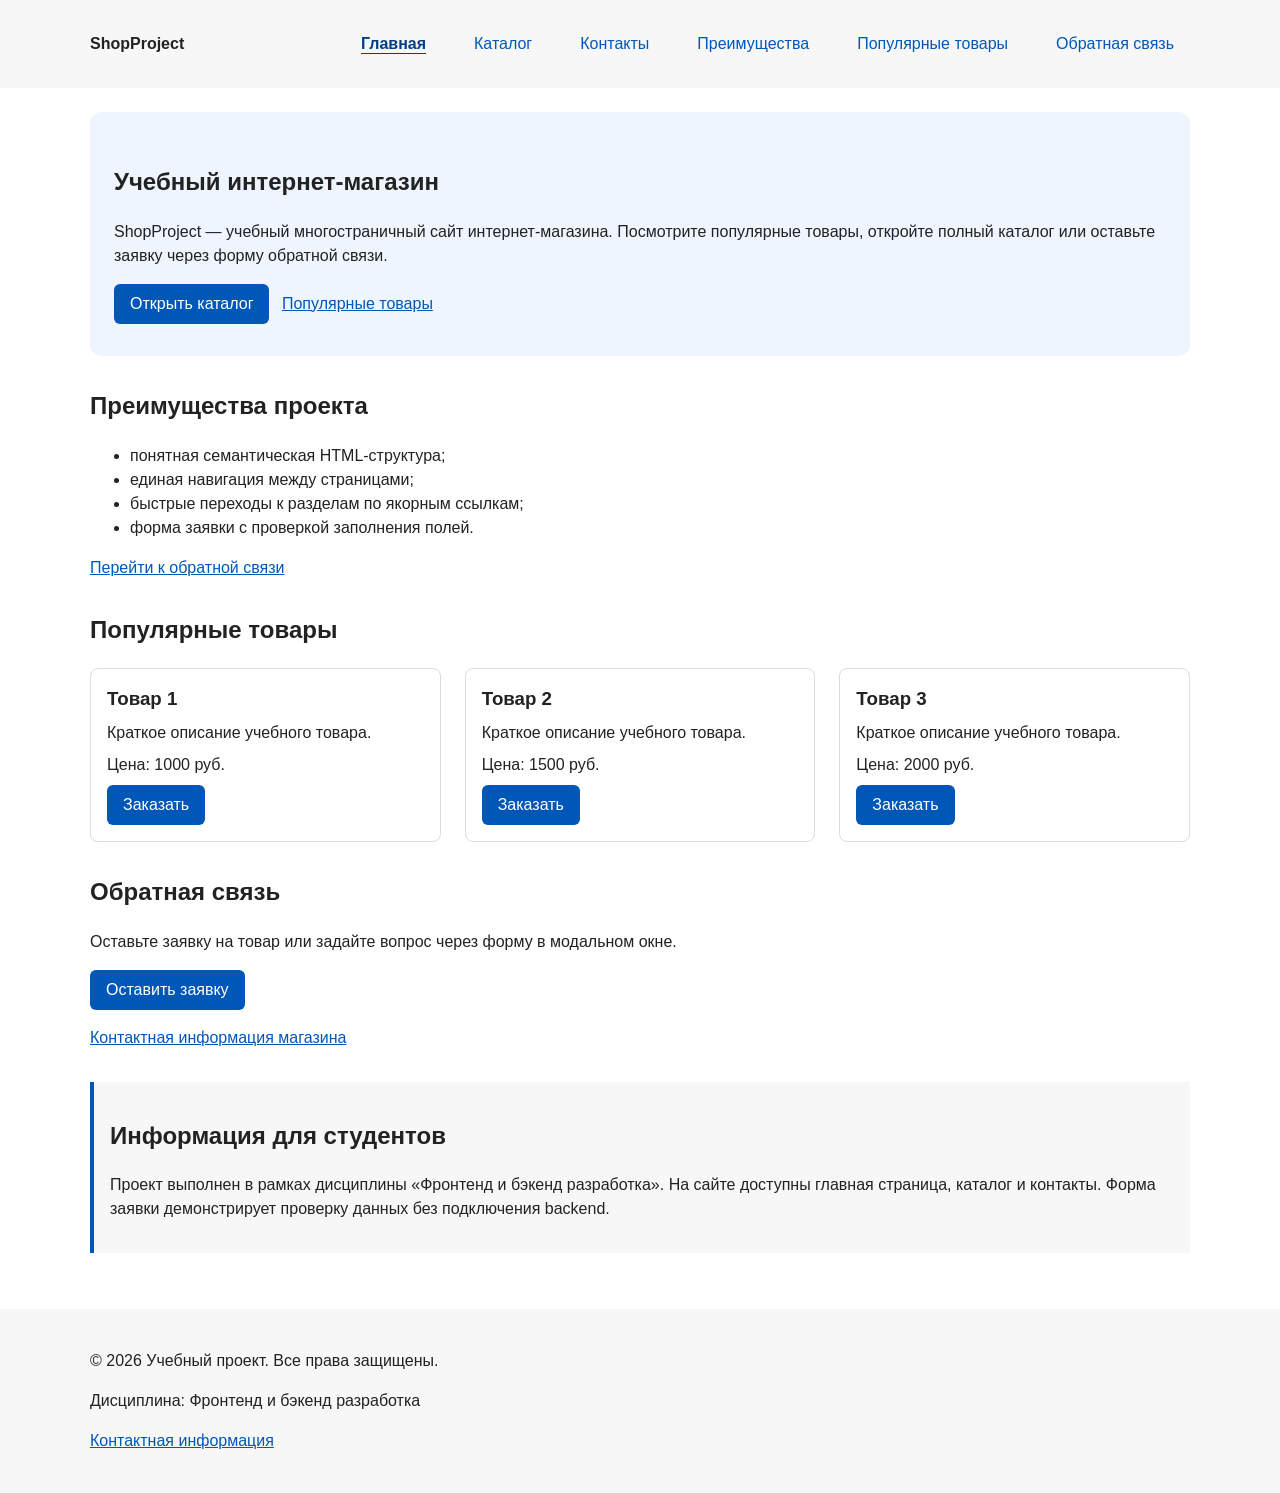
==== commit fa46c3dd: "Update author and project links for Ydemi424" ====
--- a/index.html
+++ b/index.html
@@ -10,8 +10,8 @@
   <meta property="og:site_name" content="ShopProject">
   <meta property="og:title" content="Главная — Учебный интернет-магазин">
   <meta property="og:description" content="Учебный интернет-магазин ShopProject: популярные товары, преимущества проекта и форма обратной связи.">
-  <meta property="og:url" content="https://destroffik-code.github.io/kr1-html-css-shop/">
-  <meta property="og:image" content="https://destroffik-code.github.io/kr1-html-css-shop/images/preview.jpg">
+  <meta property="og:url" content="https://ydemi424.github.io/kr1-html-css-shop/">
+  <meta property="og:image" content="https://ydemi424.github.io/kr1-html-css-shop/images/preview.jpg">
   <meta property="og:image:width" content="1200">
   <meta property="og:image:height" content="630">
   <meta property="og:image:alt" content="ShopProject — учебный интернет-магазин">
--- a/css/style.css
+++ b/css/style.css
@@ -73,7 +73,9 @@
 .site-nav__list {
   display: flex;
   flex-wrap: wrap;
-  gap: var(--space-sm) var(--space-lg);
+  justify-content: center;
+  align-items: center;
+  gap: var(--space-md);
   padding: 0;
   margin: 0;
   list-style: none;
@@ -90,16 +92,18 @@
   Оформляем ссылки меню.
 */
 .site-nav__list a {
-  color: #0057b8;
+  display: inline-block;
+  padding: var(--space-sm) var(--space-md);
+  color: var(--color-primary);
   text-decoration: none;
-}
-
-/*
-  При наведении мыши подчёркиваем ссылку.
-  Подробно состояния интерфейса будут рассмотрены в практической работе 1.7.
-*/
-.site-nav__list a:hover {
-  text-decoration: underline;
+  border-radius: var(--radius-sm);
+}
+
+/* Подсветка всей кликабельной области пункта меню. */
+.site-nav__list a:hover,
+.site-nav__list a[aria-current="page"]:hover {
+  color: var(--color-white);
+  background-color: var(--color-primary);
 }
 
 /*
@@ -137,7 +141,9 @@
 .product-card {
   display: flex;
   flex-direction: column;
+  gap: var(--space-sm);
   min-width: 0;
+  margin-bottom: 0;
   padding: var(--space-md);
   border: 1px solid var(--color-border);
   border-radius: var(--radius-md);
@@ -148,11 +154,12 @@
   border-color: var(--color-primary);
 }
 
-.product-card h3 {
-  margin-top: 0;
-}
-
-.product-card__button {
+.product-card h3,
+.product-card p {
+  margin: 0;
+}
+
+.product-card .button {
   align-self: flex-start;
   margin-top: auto;
 }
@@ -174,21 +181,96 @@
     padding: var(--space-md);
   }
 
-  .site-nav__list {
-    gap: var(--space-sm) var(--space-md);
-  }
-
   .products-grid {
     grid-template-columns: 1fr;
   }
 }
 
 
-/*
-  Пока это обычная ссылка, но визуально она оформляется как кнопка.
-*/
+/* Каталог: именованные области Grid для фильтров и товаров. */
+.catalog-layout {
+  display: grid;
+  grid-template-columns: 260px minmax(0, 1fr);
+  grid-template-areas: "filters products";
+  align-items: start;
+  gap: var(--space-lg);
+  max-width: var(--container-width);
+  margin: 0 auto var(--space-xl);
+}
+
+.catalog-filters {
+  grid-area: filters;
+  min-width: 0;
+  padding: var(--space-md);
+  border: 1px solid var(--color-border);
+  border-radius: var(--radius-md);
+  background-color: var(--color-surface);
+}
+
+.catalog-products {
+  grid-area: products;
+  min-width: 0;
+}
+
+.catalog-filters h2,
+.catalog-products h2 {
+  margin-top: 0;
+}
+
+.filters-note {
+  color: var(--color-muted);
+  font-size: 14px;
+}
+
+.filters-form {
+  display: grid;
+  gap: var(--space-md);
+}
+
+.filters-form fieldset {
+  min-width: 0;
+  margin: 0;
+  padding: var(--space-md);
+  border: 1px solid var(--color-border);
+  border-radius: var(--radius-sm);
+}
+
+.filters-form legend {
+  font-weight: 700;
+}
+
+.filters-form label {
+  display: block;
+  margin-bottom: var(--space-sm);
+}
+
+.filters-form input[type="number"] {
+  width: 100%;
+  padding: var(--space-sm) 10px;
+  border: 1px solid var(--color-border);
+  border-radius: var(--radius-sm);
+  background-color: var(--color-bg);
+  color: var(--color-text);
+  font: inherit;
+}
+
+.filters-form input[type="number"] + label {
+  margin-top: var(--space-sm);
+}
+
+.filters-form input:focus-visible {
+  outline: 2px solid var(--color-primary);
+  outline-offset: 3px;
+}
+
+.filters-form .button {
+  justify-self: start;
+}
+
+/* Общий вид ссылок и кнопок действий. */
 .button {
   display: inline-block;
+  font: inherit;
   padding: var(--space-sm) var(--space-md);
   color: var(--color-white);
   background-color: var(--color-primary);
@@ -503,11 +585,6 @@
   margin: var(--space-sm);
 }
 
-.product-card__link {
-  align-self: flex-start;
-  margin-top: auto;
-}
-
 .contact-details {
   font-style: normal;
 }
